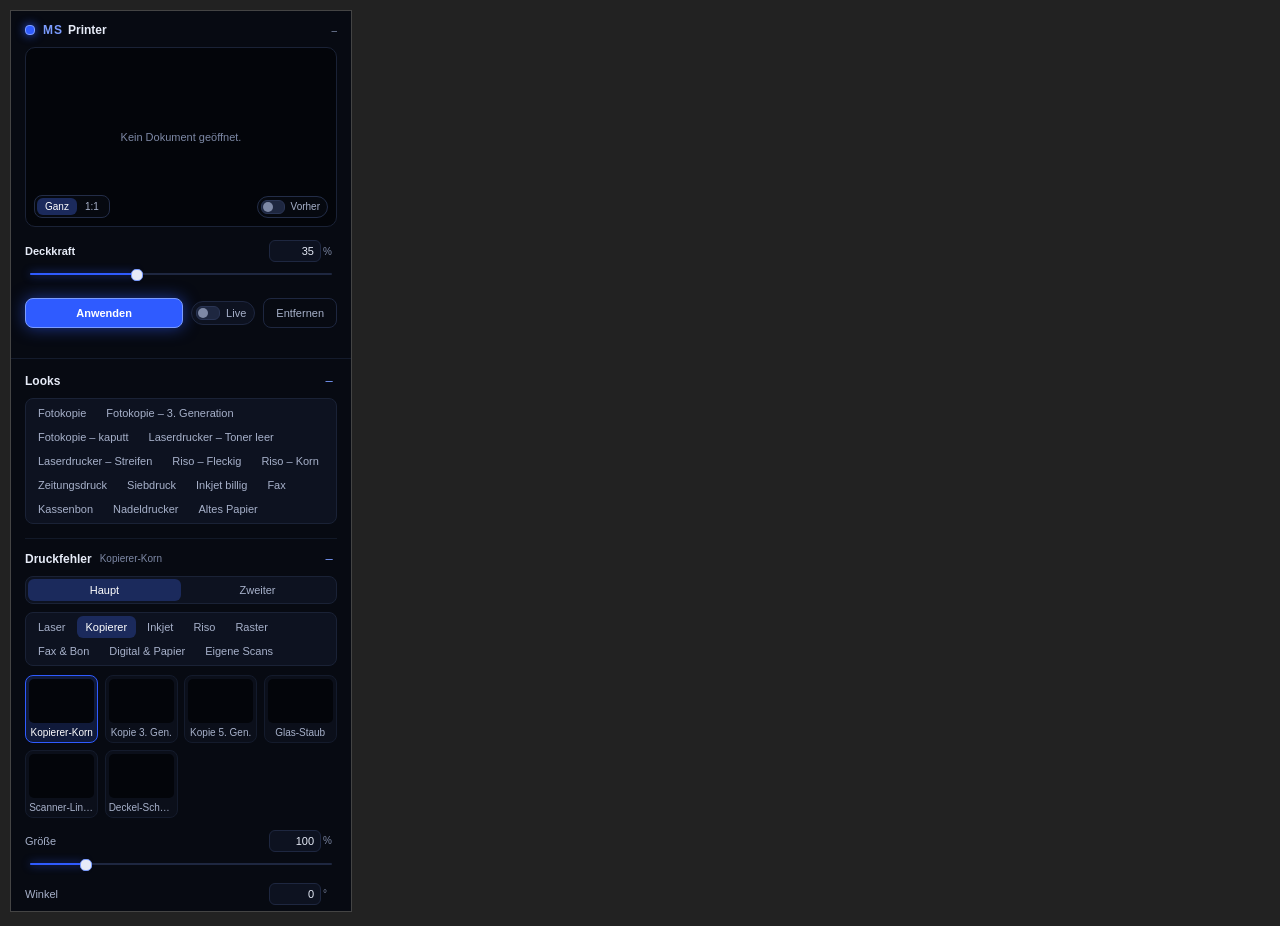
==== tools/ui-preview.html @ e60ce5df "Neues Morgenstern-Design: eigene Regler, Schalter, Segmente, Farbpalette und aufklappbare Bereiche" ====
<!DOCTYPE html>
<html>
<head>
<meta charset="utf-8">
<title>MS Printer – Panel-Vorschau</title>
<!-- Zeigt die Panel-Oberfläche im Browser (ohne Photoshop): Photoshop/UXP werden nachgebildet. -->
<style>body { margin: 0; background: #222; } #frame { width: 340px; height: 900px; margin: 10px; border: 1px solid #444; }</style>
</head>
<body>
<iframe id="frame" data-plugin="../printer/"></iframe>
<script src="ui-preview.js"></script>
</body>
</html>
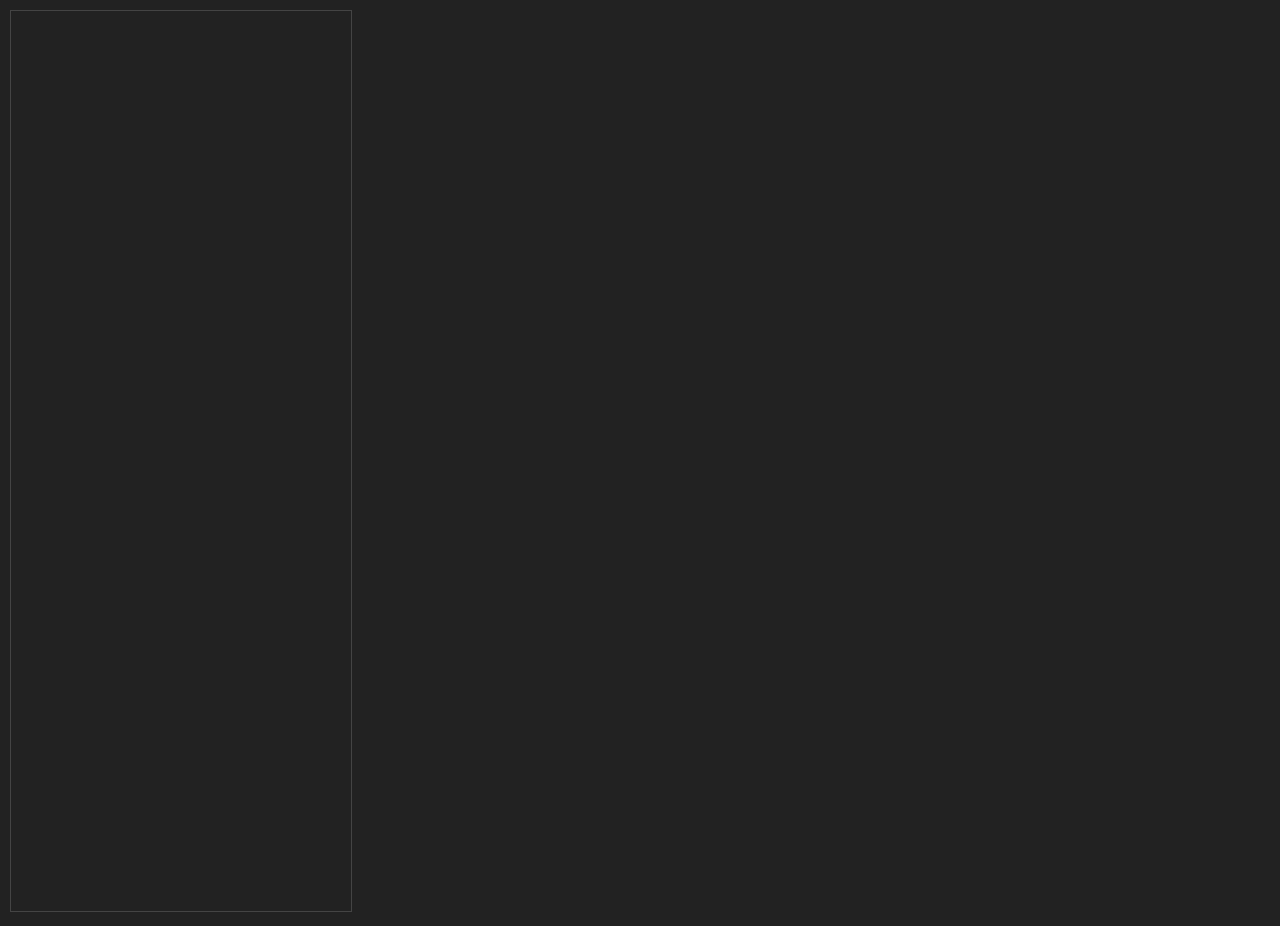
==== commit 735b54d1: "Everything in English: panel, looks, messages, code comments, README and images" ====
--- a/tools/ui-preview.html
+++ b/tools/ui-preview.html
@@ -2,8 +2,8 @@
 <html>
 <head>
 <meta charset="utf-8">
-<title>MS Printer – Panel-Vorschau</title>
-<!-- Zeigt die Panel-Oberfläche im Browser (ohne Photoshop): Photoshop/UXP werden nachgebildet. -->
+<title>Morgenstern Printer – panel preview</title>
+<!-- Shows the panel UI in a browser (without Photoshop): Photoshop/UXP are mocked. -->
 <style>body { margin: 0; background: #222; } #frame { width: 340px; height: 900px; margin: 10px; border: 1px solid #444; }</style>
 </head>
 <body>
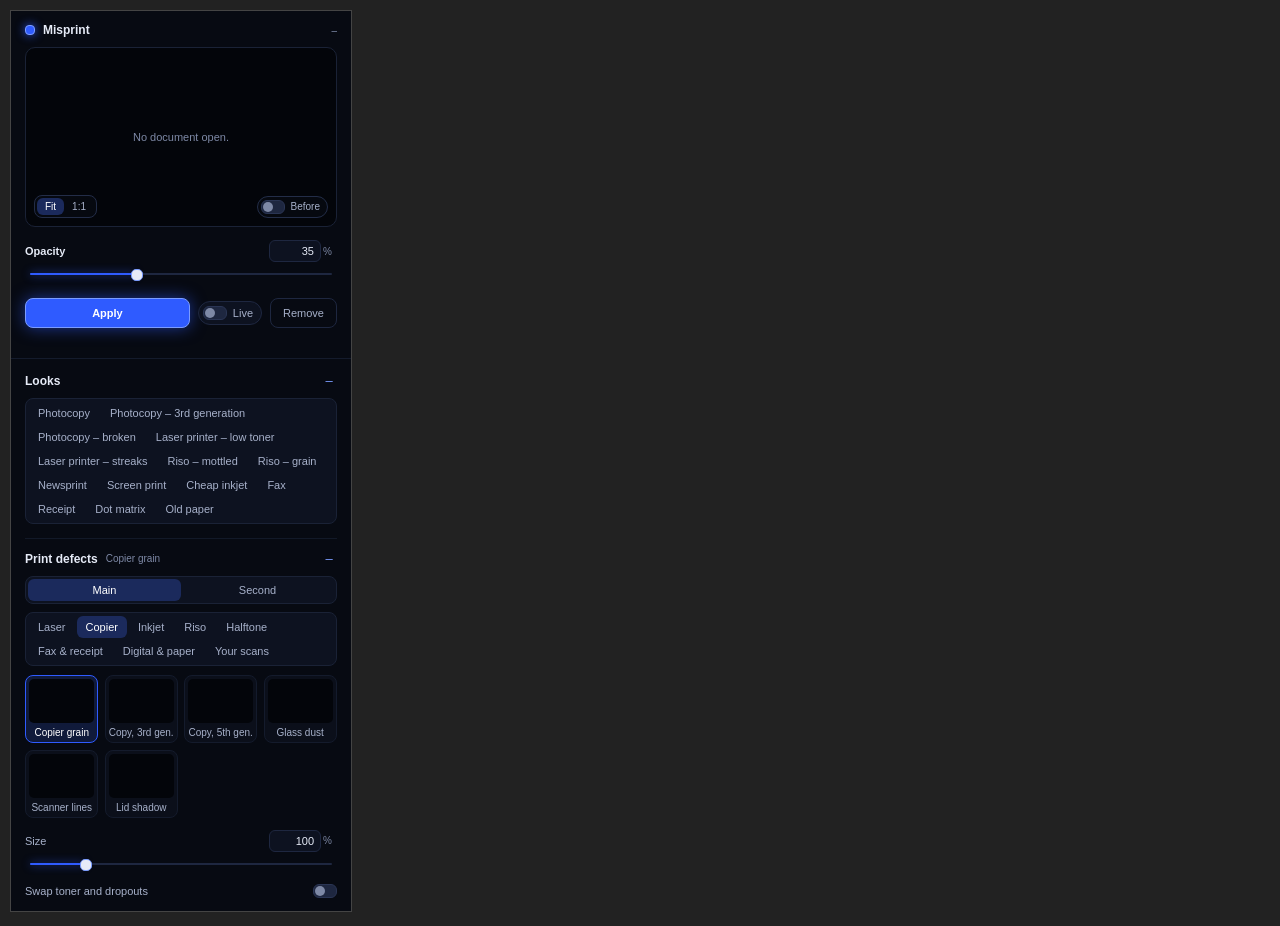
==== commit 3d6c8066: "Rename to Misprint: new name, no more Morgenstern branding - new tool name in the panel, manifest id" ====
--- a/tools/ui-preview.html
+++ b/tools/ui-preview.html
@@ -2,7 +2,7 @@
 <html>
 <head>
 <meta charset="utf-8">
-<title>Morgenstern Printer – panel preview</title>
+<title>Misprint – panel preview</title>
 <!-- Shows the panel UI in a browser (without Photoshop): Photoshop/UXP are mocked. -->
 <style>body { margin: 0; background: #222; } #frame { width: 340px; height: 900px; margin: 10px; border: 1px solid #444; }</style>
 </head>
